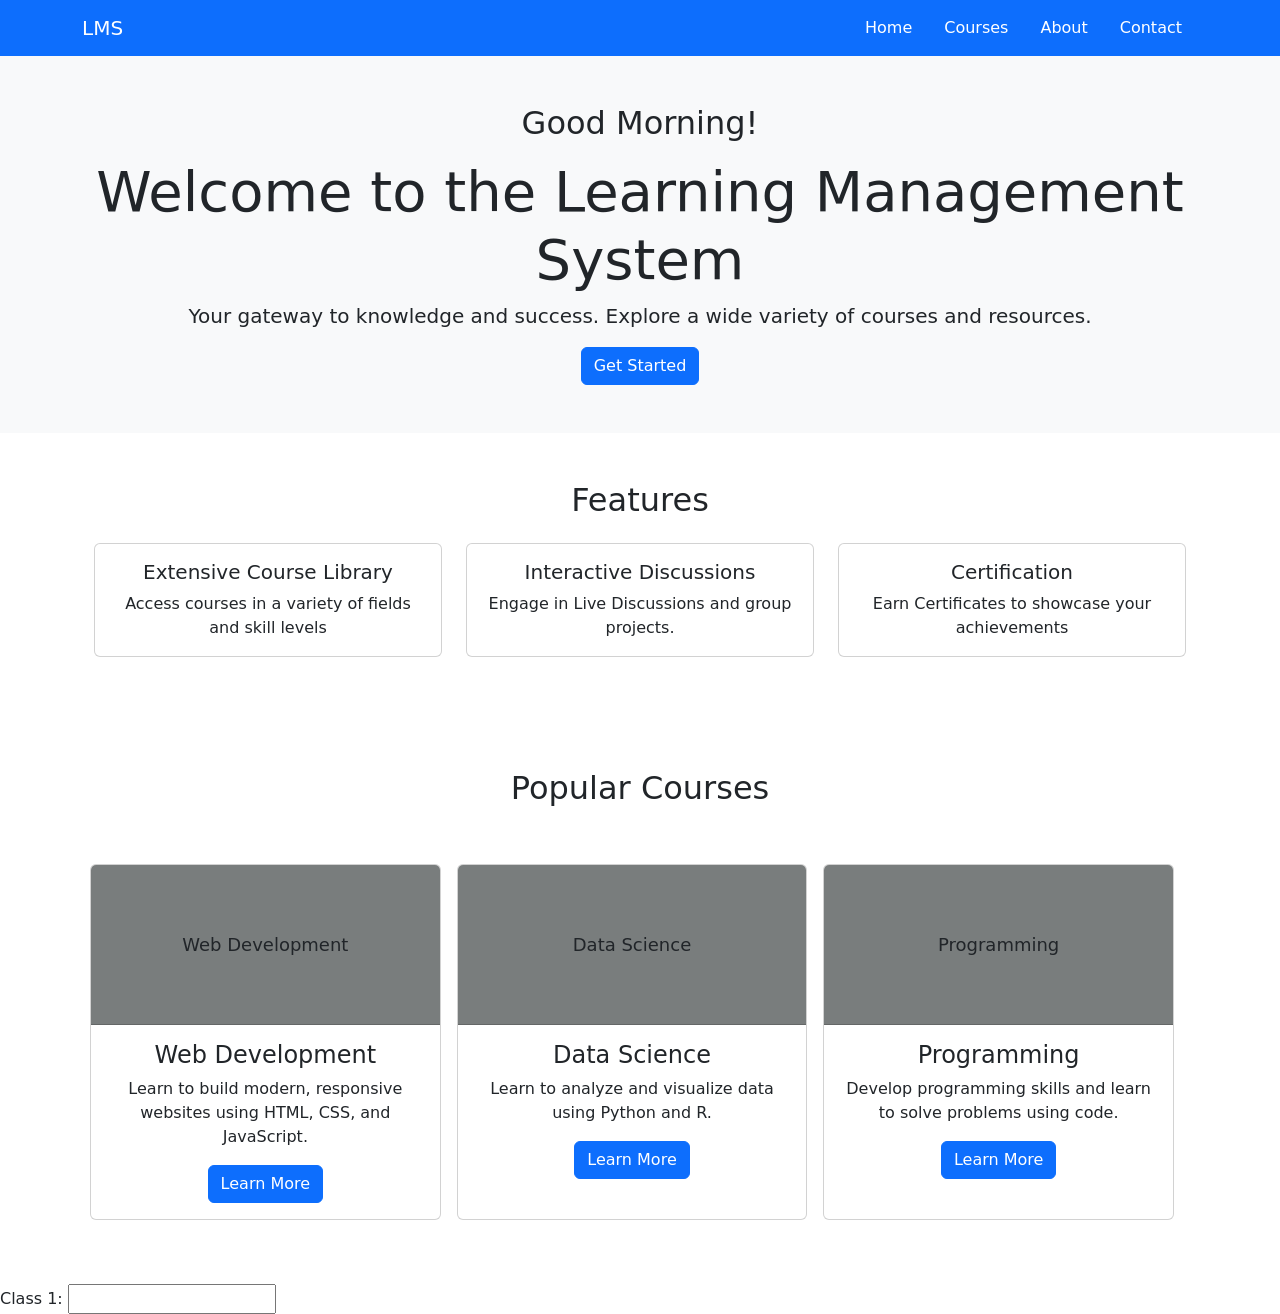
==== Lab-Practical-3(LMS)/index.html @ bacd70ee "add journal" ====
<!doctype html>
<html lang="en">
  <head>
    <meta charset="utf-8">
    <meta name="viewport" content="width=device-width, initial-scale=1">
    <title>Bootstrap demo</title>
    <link href="https://cdn.jsdelivr.net/npm/bootstrap@5.3.8/dist/css/bootstrap.min.css" rel="stylesheet" integrity="sha384-sRIl4kxILFvY47J16cr9ZwB07vP4J8+LH7qKQnuqkuIAvNWLzeN8tE5YBujZqJLB" crossorigin="anonymous">
  </head>

  <body>

    <nav class="navbar bg-primary" aria-label="Main navigation">
    <div class="container">
      <a class="navbar-brand text-white" href="index.html">LMS</a>
      <div class="nav">
        <a class="nav-link text-white" href="#home">Home</a>
        <a class="nav-link text-white" href="#courses">Courses</a>
        <a class="nav-link text-white" href="#about">About</a>
        <a class="nav-link text-white" href="#contact">Contact</a>
      </div>
    </div>
  </nav>

  <main>
    <section id="home" class="bg-light text-center py-5">
      <div class="container">
            <h2><span id="greeting"></span></h2>
            <p><span id="now"></span></p>

        <h1 class="display-4">Welcome to the Learning Management System</h1>
        <p class="lead">Your gateway to knowledge and success. Explore a wide variety of courses and resources.</p>
        <a href="#courses" class="btn btn-primary">Get Started</a>
      </div>
    </section>


    <section id="about" class="container text-center py-5">
      <div class="container">
        <h2 class="mb-4">Features</h2>
        <div class="row">

          <div class="col-md-4 mb-3">
            <div class="card h-100">
              <div class="card-body">
                <h5 class="card-title">Extensive Course Library</h5>
                <p class="card-text">Access courses in a variety of fields and skill levels</p>
              </div>
            </div>
          </div>

          <div class="col-md-4 mb-3">
            <div class="card h-100">
              <div class="card-body">
                <h5 class="card-title">Interactive Discussions</h5>
                <p class="card-text">Engage in Live Discussions and group projects.</p>
              </div>
            </div>
          </div>

          <div class="col-md-4 mb-3">
            <div class="card h-100">
              <div class="card-body">
                <h5 class="card-title">Certification</h5>
                <p class="card-text">Earn Certificates to showcase your achievements</p>
              </div>
            </div>
          </div>
          
        </div>
      </div>
    </section>

    <section id="about" class="container text-center py-5">
      <div class="container">
        <h2 class="mb-4">Popular Courses</h2>
        <div class="row">

          <div class="row g-3">

            <!-- Card 1 -->
            <div class="col-md-4 mb-3">
              <div class="card h-100">
                <div class="card-header text-center"  style="height: 10rem; align-content: center; background-color: rgb(121, 125, 125); font-size: large;">Web Development
                </div>
                  <div class="card-body">
                     <h4 class="card-title">Web Development</h4>
                         <p class="card-text">  Learn to build modern, responsive websites using HTML, CSS, and JavaScript.  </p>
                          <a href="#courses" class="btn btn-primary">Learn More</a>
                  </div>
               </div>
            </div>

            <!-- Card 2 -->
            <div class="col-md-4 mb-3">
              <div class="card h-100">
                 <div class="card-header text-center" style="height: 10rem; align-content: center; background-color: rgb(121, 125, 125); font-size: large;">Data Science
                 </div>
                  <div class="card-body">
                    <h4 class="card-title">Data Science</h4>
                       <p class="card-text"> Learn to analyze and visualize data using Python and R.</p>
                          <a href="#courses" class="btn btn-primary">Learn More</a>
                  </div>
              </div>
            </div>

             <!-- Card 3 -->
            <div class="col-md-4 mb-3">
             <div class="card h-100">
               <div class="card-header text-center"
           style="height: 10rem; align-content: center; background-color: rgb(121, 125, 125); font-size: large;">
        Programming
      </div>
      <div class="card-body">
        <h4 class="card-title">Programming</h4>
        <p class="card-text">
          Develop programming skills and learn to solve problems using code.
        </p>
        <a href="#courses" class="btn btn-primary">Learn More</a>
      </div>
    </div>
  </div>

</div>

        </div>
      </div>
    </section>

    <form>
      <label for="class1">Class 1:</label>
      <input type="text" id="class1" >
    </form>


          
  </main>
  
    <script src="https://cdn.jsdelivr.net/npm/bootstrap@5.3.8/dist/js/bootstrap.bundle.min.js" integrity="sha384-FKyoEForCGlyvwx9Hj09JcYn3nv7wiPVlz7YYwJrWVcXK/BmnVDxM+D2scQbITxI" crossorigin="anonymous"></script>
    <script src="script.js"></script>

 
  </body>
</html>
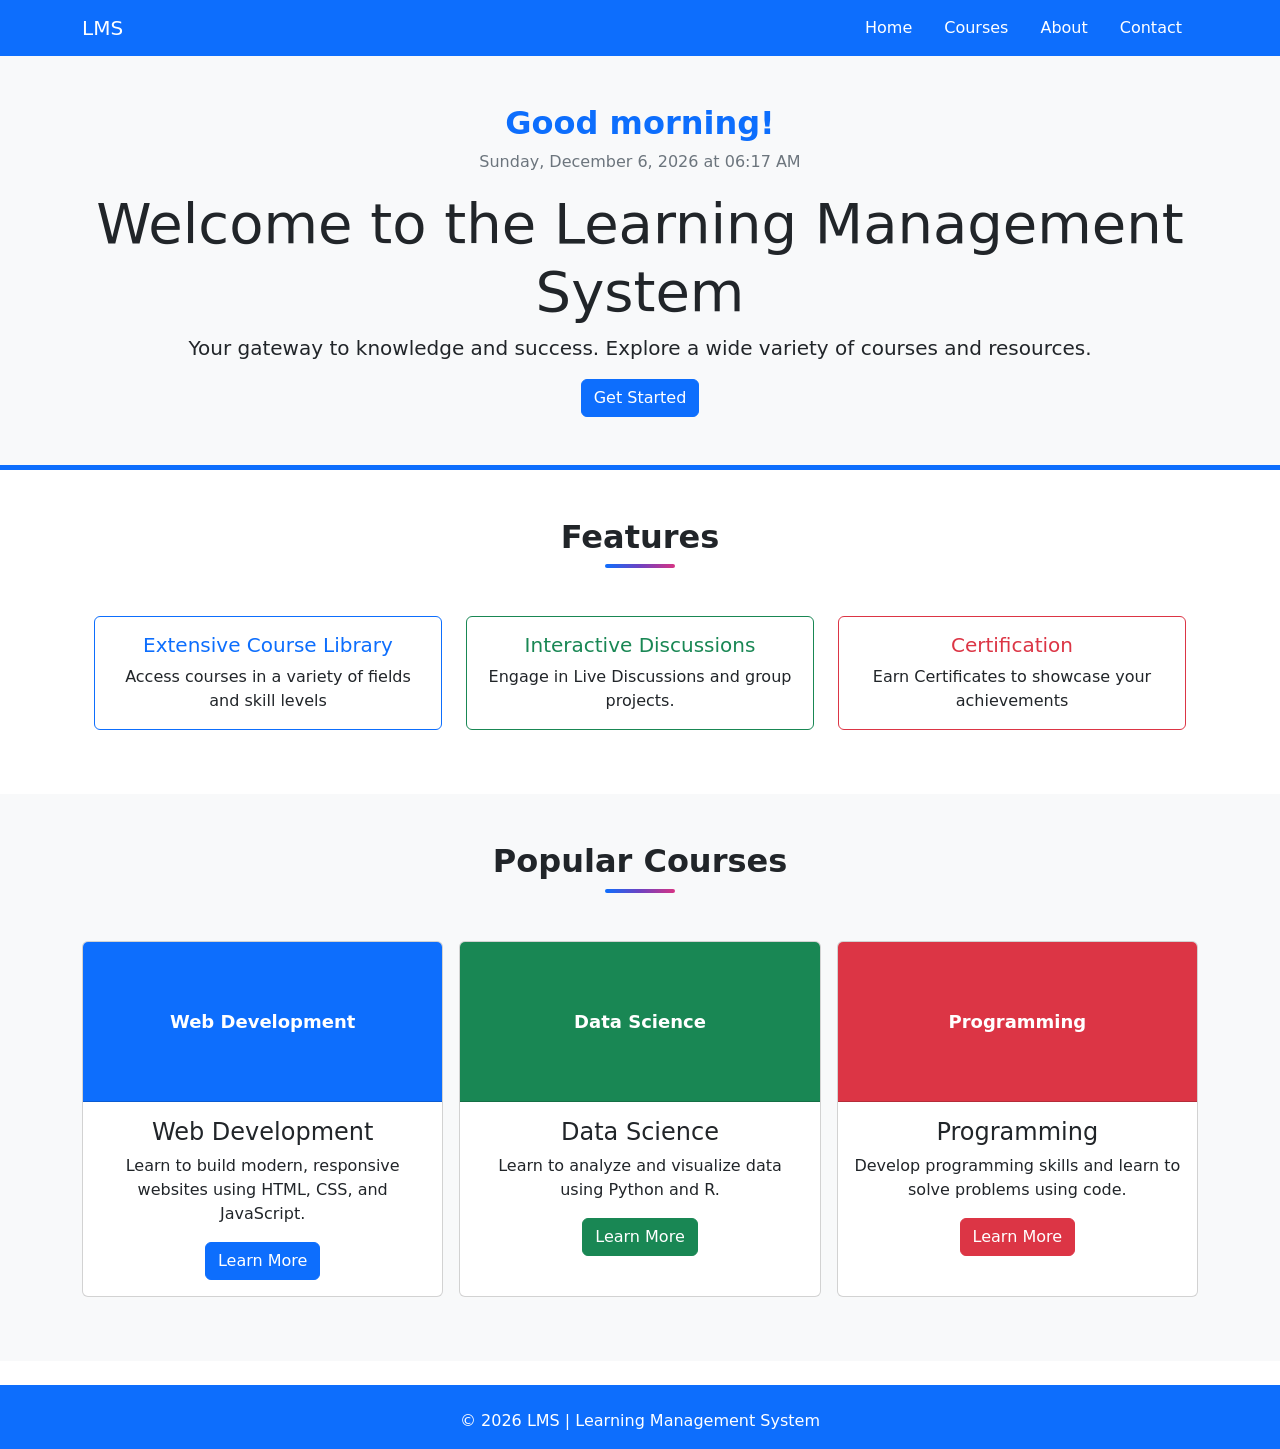
==== commit a9ec1c01: "Update LMS" ====
--- a/Lab-Practical-3(LMS)/index.html
+++ b/Lab-Practical-3(LMS)/index.html
@@ -3,141 +3,227 @@
   <head>
     <meta charset="utf-8">
     <meta name="viewport" content="width=device-width, initial-scale=1">
-    <title>Bootstrap demo</title>
+    <title>LMS | Learning Management System</title>
     <link href="https://cdn.jsdelivr.net/npm/bootstrap@5.3.8/dist/css/bootstrap.min.css" rel="stylesheet" integrity="sha384-sRIl4kxILFvY47J16cr9ZwB07vP4J8+LH7qKQnuqkuIAvNWLzeN8tE5YBujZqJLB" crossorigin="anonymous">
+
+    <!-- ================= INTERNAL CSS ================= -->
+    <style>
+      body {
+        background-color: #ffffff;
+      }
+
+      /* Navbar: keeps the original Bootstrap blue, with small touches */
+      nav .nav-link:hover {
+        text-decoration: underline;
+      }
+
+      /* Hero: original light section with a coloured bottom edge */
+      #home {
+        border-bottom: 5px solid #0d6efd;
+      }
+      #greeting {
+        color: #0d6efd;
+        font-weight: 700;
+      }
+      #now {
+        color: #6c757d;
+      }
+
+      /* Section titles */
+      .section-title {
+        font-weight: 700;
+      }
+      .section-title::after {
+        content: "";
+        display: block;
+        width: 70px;
+        height: 4px;
+        margin: 0.5rem auto 0;
+        border-radius: 4px;
+        background: linear-gradient(90deg, #0d6efd, #6f42c1, #d63384);
+      }
+
+      /* Cards: same look as original Bootstrap cards, plus a hover lift */
+      .card {
+        transition: transform 0.2s, box-shadow 0.2s;
+      }
+      .card:hover {
+        transform: translateY(-5px);
+        box-shadow: 0 8px 20px rgba(0, 0, 0, 0.15);
+      }
+
+      /* Course card header (the coloured box where the image would go) */
+      .course-header {
+        height: 10rem;
+        align-content: center;
+        font-size: large;
+        color: #fff;
+        font-weight: 600;
+      }
+
+      /* Footer */
+      footer a {
+        text-decoration: none;
+      }
+      footer a:hover {
+        text-decoration: underline;
+      }
+    </style>
   </head>
 
   <body>
 
     <nav class="navbar bg-primary" aria-label="Main navigation">
-    <div class="container">
-      <a class="navbar-brand text-white" href="index.html">LMS</a>
-      <div class="nav">
-        <a class="nav-link text-white" href="#home">Home</a>
-        <a class="nav-link text-white" href="#courses">Courses</a>
-        <a class="nav-link text-white" href="#about">About</a>
-        <a class="nav-link text-white" href="#contact">Contact</a>
+      <div class="container">
+        <a class="navbar-brand text-white" href="index.html">LMS</a>
+        <div class="nav">
+          <a class="nav-link text-white" href="#home">Home</a>
+          <a class="nav-link text-white" href="#courses">Courses</a>
+          <a class="nav-link text-white" href="#about">About</a>
+          <a class="nav-link text-white" href="#contact">Contact</a>
+        </div>
       </div>
-    </div>
-  </nav>
-
-  <main>
-    <section id="home" class="bg-light text-center py-5">
+    </nav>
+
+    <main>
+      <section id="home" class="bg-light text-center py-5">
+        <div class="container">
+          <h2><span id="greeting"></span></h2>
+          <p><span id="now"></span></p>
+
+          <h1 class="display-4">Welcome to the Learning Management System</h1>
+          <p class="lead">Your gateway to knowledge and success. Explore a wide variety of courses and resources.</p>
+          <a href="#courses" class="btn btn-primary">Get Started</a>
+        </div>
+      </section>
+
+      <section id="about" class="container text-center py-5">
+        <div class="container">
+          <h2 class="section-title mb-5">Features</h2>
+          <div class="row">
+
+            <div class="col-md-4 mb-3">
+              <div class="card h-100 border-primary">
+                <div class="card-body">
+                  <h5 class="card-title text-primary">Extensive Course Library</h5>
+                  <p class="card-text">Access courses in a variety of fields and skill levels</p>
+                </div>
+              </div>
+            </div>
+
+            <div class="col-md-4 mb-3">
+              <div class="card h-100 border-success">
+                <div class="card-body">
+                  <h5 class="card-title text-success">Interactive Discussions</h5>
+                  <p class="card-text">Engage in Live Discussions and group projects.</p>
+                </div>
+              </div>
+            </div>
+
+            <div class="col-md-4 mb-3">
+              <div class="card h-100 border-danger">
+                <div class="card-body">
+                  <h5 class="card-title text-danger">Certification</h5>
+                  <p class="card-text">Earn Certificates to showcase your achievements</p>
+                </div>
+              </div>
+            </div>
+
+          </div>
+        </div>
+      </section>
+
+      <section id="courses" class="bg-light container-fluid text-center py-5">
+        <div class="container">
+          <h2 class="section-title mb-5">Popular Courses</h2>
+          <div class="row g-3">
+
+            <!-- Card 1 -->
+            <div class="col-md-4 mb-3">
+              <div class="card h-100">
+                <div class="card-header course-header text-center" style="background-color: #0d6efd;">
+                  Web Development
+                </div>
+                <div class="card-body">
+                  <h4 class="card-title">Web Development</h4>
+                  <p class="card-text">Learn to build modern, responsive websites using HTML, CSS, and JavaScript.</p>
+                  <a href="#courses" class="btn btn-primary">Learn More</a>
+                </div>
+              </div>
+            </div>
+
+            <!-- Card 2 -->
+            <div class="col-md-4 mb-3">
+              <div class="card h-100">
+                <div class="card-header course-header text-center" style="background-color: #198754;">
+                  Data Science
+                </div>
+                <div class="card-body">
+                  <h4 class="card-title">Data Science</h4>
+                  <p class="card-text">Learn to analyze and visualize data using Python and R.</p>
+                  <a href="#courses" class="btn btn-success">Learn More</a>
+                </div>
+              </div>
+            </div>
+
+            <!-- Card 3 -->
+            <div class="col-md-4 mb-3">
+              <div class="card h-100">
+                <div class="card-header course-header text-center" style="background-color: #dc3545;">
+                  Programming
+                </div>
+                <div class="card-body">
+                  <h4 class="card-title">Programming</h4>
+                  <p class="card-text">Develop programming skills and learn to solve problems using code.</p>
+                  <a href="#courses" class="btn btn-danger">Learn More</a>
+                </div>
+              </div>
+            </div>
+
+          </div>
+        </div>
+      </section>
+
+    </main>
+
+    <footer class="bg-primary text-white pt-4 mt-4">
       <div class="container">
-            <h2><span id="greeting"></span></h2>
-            <p><span id="now"></span></p>
-
-        <h1 class="display-4">Welcome to the Learning Management System</h1>
-        <p class="lead">Your gateway to knowledge and success. Explore a wide variety of courses and resources.</p>
-        <a href="#courses" class="btn btn-primary">Get Started</a>
+        <p class="text-center pb-3 mb-0">&copy; <span id="year"></span> LMS | Learning Management System</p>
       </div>
-    </section>
-
-
-    <section id="about" class="container text-center py-5">
-      <div class="container">
-        <h2 class="mb-4">Features</h2>
-        <div class="row">
-
-          <div class="col-md-4 mb-3">
-            <div class="card h-100">
-              <div class="card-body">
-                <h5 class="card-title">Extensive Course Library</h5>
-                <p class="card-text">Access courses in a variety of fields and skill levels</p>
-              </div>
-            </div>
-          </div>
-
-          <div class="col-md-4 mb-3">
-            <div class="card h-100">
-              <div class="card-body">
-                <h5 class="card-title">Interactive Discussions</h5>
-                <p class="card-text">Engage in Live Discussions and group projects.</p>
-              </div>
-            </div>
-          </div>
-
-          <div class="col-md-4 mb-3">
-            <div class="card h-100">
-              <div class="card-body">
-                <h5 class="card-title">Certification</h5>
-                <p class="card-text">Earn Certificates to showcase your achievements</p>
-              </div>
-            </div>
-          </div>
-          
-        </div>
-      </div>
-    </section>
-
-    <section id="about" class="container text-center py-5">
-      <div class="container">
-        <h2 class="mb-4">Popular Courses</h2>
-        <div class="row">
-
-          <div class="row g-3">
-
-            <!-- Card 1 -->
-            <div class="col-md-4 mb-3">
-              <div class="card h-100">
-                <div class="card-header text-center"  style="height: 10rem; align-content: center; background-color: rgb(121, 125, 125); font-size: large;">Web Development
-                </div>
-                  <div class="card-body">
-                     <h4 class="card-title">Web Development</h4>
-                         <p class="card-text">  Learn to build modern, responsive websites using HTML, CSS, and JavaScript.  </p>
-                          <a href="#courses" class="btn btn-primary">Learn More</a>
-                  </div>
-               </div>
-            </div>
-
-            <!-- Card 2 -->
-            <div class="col-md-4 mb-3">
-              <div class="card h-100">
-                 <div class="card-header text-center" style="height: 10rem; align-content: center; background-color: rgb(121, 125, 125); font-size: large;">Data Science
-                 </div>
-                  <div class="card-body">
-                    <h4 class="card-title">Data Science</h4>
-                       <p class="card-text"> Learn to analyze and visualize data using Python and R.</p>
-                          <a href="#courses" class="btn btn-primary">Learn More</a>
-                  </div>
-              </div>
-            </div>
-
-             <!-- Card 3 -->
-            <div class="col-md-4 mb-3">
-             <div class="card h-100">
-               <div class="card-header text-center"
-           style="height: 10rem; align-content: center; background-color: rgb(121, 125, 125); font-size: large;">
-        Programming
-      </div>
-      <div class="card-body">
-        <h4 class="card-title">Programming</h4>
-        <p class="card-text">
-          Develop programming skills and learn to solve problems using code.
-        </p>
-        <a href="#courses" class="btn btn-primary">Learn More</a>
-      </div>
-    </div>
-  </div>
-
-</div>
-
-        </div>
-      </div>
-    </section>
-
-    <form>
-      <label for="class1">Class 1:</label>
-      <input type="text" id="class1" >
-    </form>
-
-
-          
-  </main>
-  
+    </footer>
+
     <script src="https://cdn.jsdelivr.net/npm/bootstrap@5.3.8/dist/js/bootstrap.bundle.min.js" integrity="sha384-FKyoEForCGlyvwx9Hj09JcYn3nv7wiPVlz7YYwJrWVcXK/BmnVDxM+D2scQbITxI" crossorigin="anonymous"></script>
+
+    <!-- Greeting function (internal JavaScript) -->
+    <script>
+      function updateGreeting() {
+        const now = new Date();
+        const hour = now.getHours();
+
+        let greeting = "Good evening";
+        if (hour < 12) {
+          greeting = "Good morning";
+        } else if (hour < 17) {
+          greeting = "Good afternoon";
+        }
+
+        document.getElementById("greeting").textContent = greeting + "!";
+        document.getElementById("now").textContent = now.toLocaleString([], {
+          weekday: "long",
+          year: "numeric",
+          month: "long",
+          day: "numeric",
+          hour: "2-digit",
+          minute: "2-digit"
+        });
+      }
+
+      updateGreeting();
+      setInterval(updateGreeting, 30000); // refresh every 30 seconds
+    </script>
+
+    <!-- External JavaScript file (footer year + Add Class form) -->
     <script src="script.js"></script>
 
- 
   </body>
 </html>
